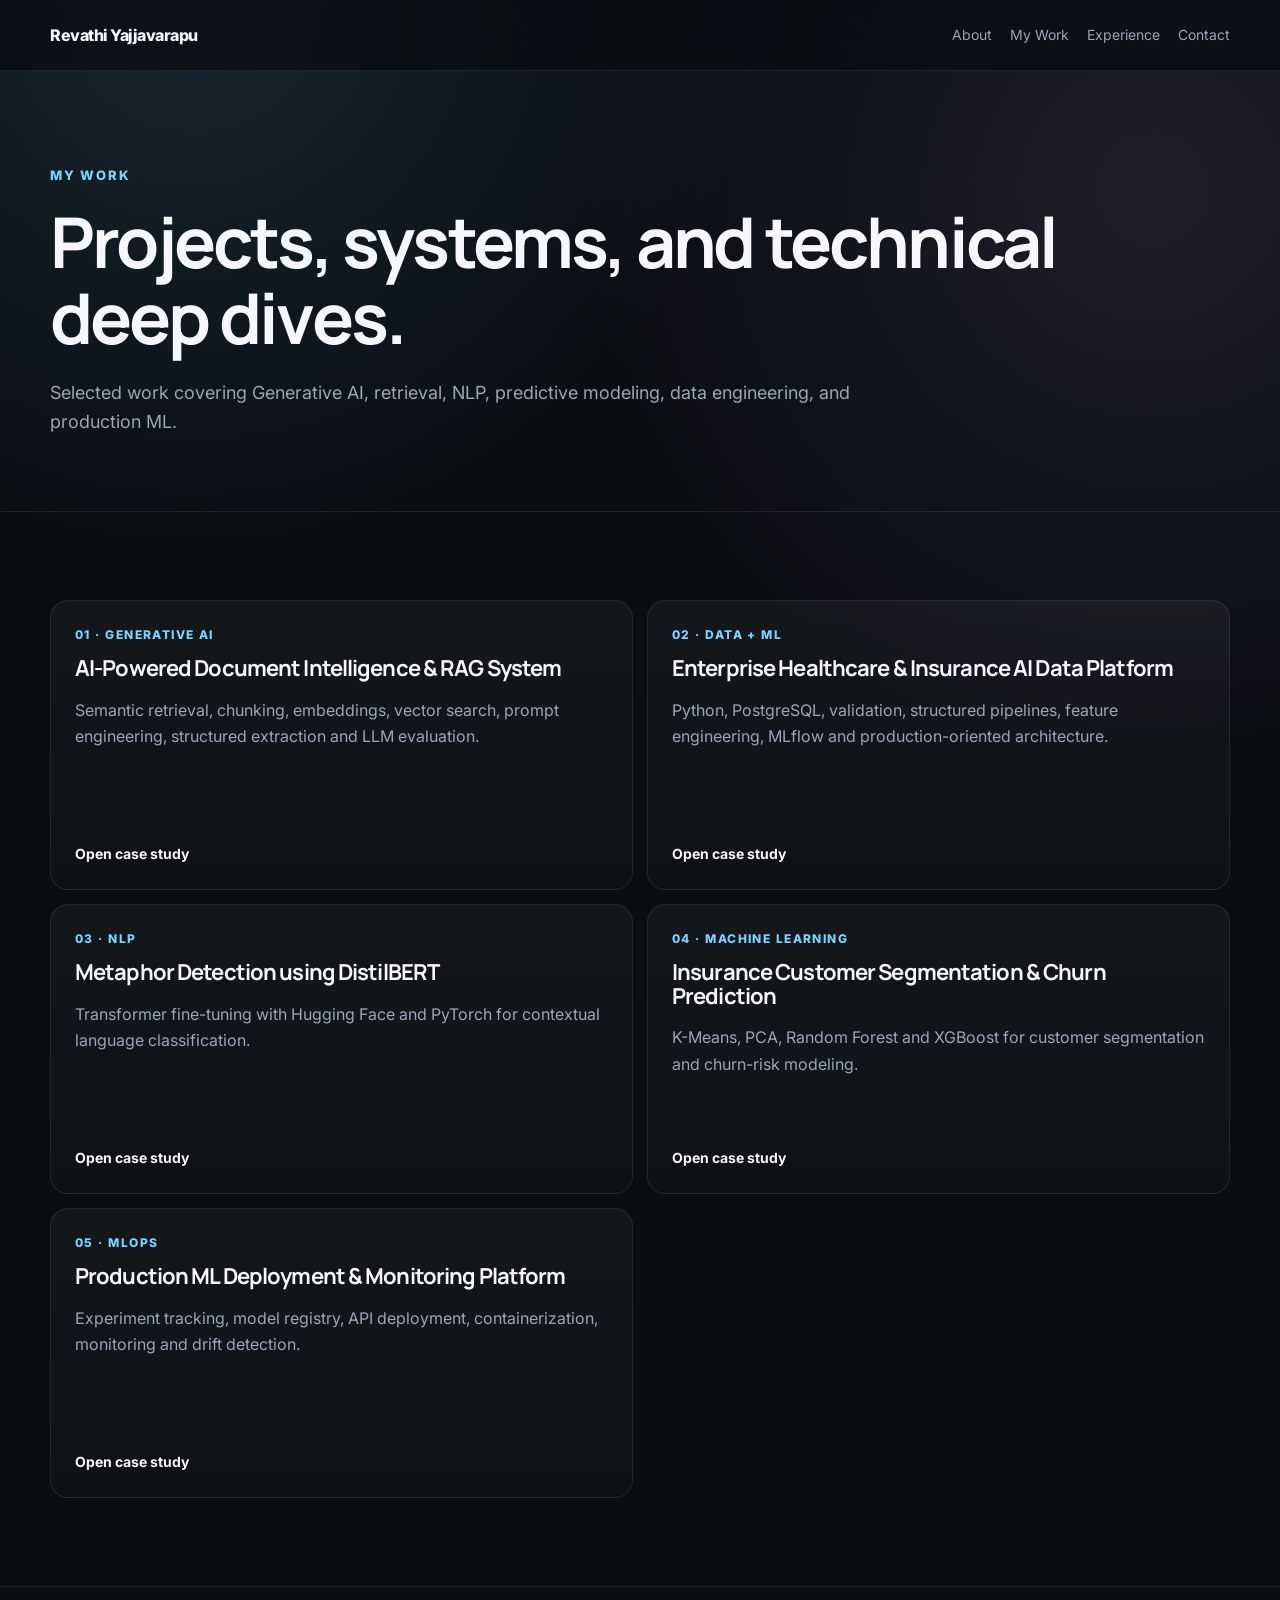
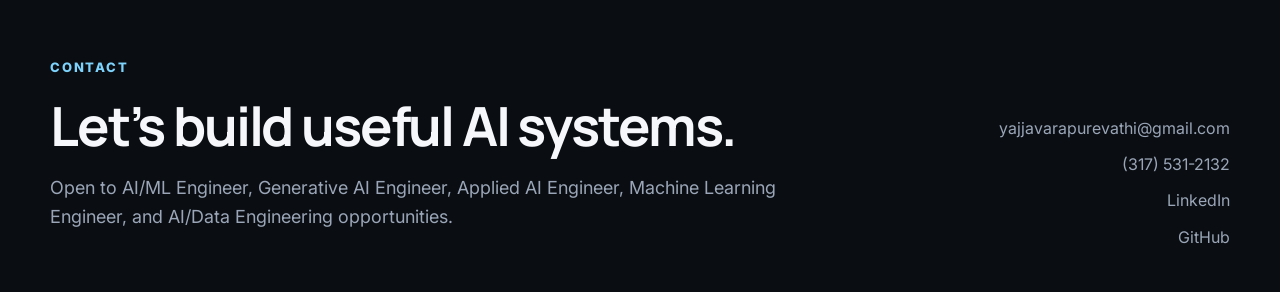
==== mywork.html @ 1f5640b7 "Initial AI ML portfolio" ====
<!DOCTYPE html>
<html lang="en"><head>
<meta charset="UTF-8"><meta name="viewport" content="width=device-width,initial-scale=1">
<meta name="description" content="Revathi Yajjavarapu AI/ML Engineer portfolio">
<title>My Work | Revathi Yajjavarapu</title>
<link rel="preconnect" href="https://fonts.googleapis.com"><link rel="preconnect" href="https://fonts.gstatic.com" crossorigin>
<link href="https://fonts.googleapis.com/css2?family=Inter:wght@400;500;600;700&family=Manrope:wght@600;700;800&display=swap" rel="stylesheet">
<link rel="stylesheet" href="assets/style.css">
</head><body>
<nav><div class="wrap nav">
<a class="brand" href="index.html">Revathi Yajjavarapu</a>
<div class="links">
<a href="about.html">About</a>
<a href="mywork.html">My Work</a>
<a href="experience.html">Experience</a>
<a href="contact.html">Contact</a>
</div></div></nav>

<main><section class="page-hero"><div class="wrap">
<div class="eyebrow">My Work</div><h1>Projects, systems, and technical deep dives.</h1>
<p class="lead">Selected work covering Generative AI, retrieval, NLP, predictive modeling, data engineering, and production ML.</p>
</div></section>
<section><div class="wrap"><div class="grid-2">
<a class="card project-card" href="projects/rag-document-intelligence.html"><div><div class="num">01 · Generative AI</div><h3>AI-Powered Document Intelligence & RAG System</h3><p>Semantic retrieval, chunking, embeddings, vector search, prompt engineering, structured extraction and LLM evaluation.</p></div><div class="go">Open case study</div></a>
<a class="card project-card" href="projects/healthcare-insurance-platform.html"><div><div class="num">02 · Data + ML</div><h3>Enterprise Healthcare & Insurance AI Data Platform</h3><p>Python, PostgreSQL, validation, structured pipelines, feature engineering, MLflow and production-oriented architecture.</p></div><div class="go">Open case study</div></a>
<a class="card project-card" href="projects/metaphor-detection.html"><div><div class="num">03 · NLP</div><h3>Metaphor Detection using DistilBERT</h3><p>Transformer fine-tuning with Hugging Face and PyTorch for contextual language classification.</p></div><div class="go">Open case study</div></a>
<a class="card project-card" href="projects/churn-prediction.html"><div><div class="num">04 · Machine Learning</div><h3>Insurance Customer Segmentation & Churn Prediction</h3><p>K-Means, PCA, Random Forest and XGBoost for customer segmentation and churn-risk modeling.</p></div><div class="go">Open case study</div></a>
<a class="card project-card" href="projects/mlops-platform.html"><div><div class="num">05 · MLOps</div><h3>Production ML Deployment & Monitoring Platform</h3><p>Experiment tracking, model registry, API deployment, containerization, monitoring and drift detection.</p></div><div class="go">Open case study</div></a>
</div></div></section></main>

<footer class="footer"><div class="wrap contact-grid">
<div><div class="eyebrow">Contact</div><h2>Let’s build useful AI systems.</h2>
<p class="lead">Open to AI/ML Engineer, Generative AI Engineer, Applied AI Engineer, Machine Learning Engineer, and AI/Data Engineering opportunities.</p></div>
<div class="contact-links">
<a href="mailto:yajjavarapurevathi@gmail.com">yajjavarapurevathi@gmail.com</a>
<a href="tel:+13175312132">(317) 531-2132</a>
<a target="_blank" href="https://www.linkedin.com/in/revathi-yajjavarapu/">LinkedIn</a>
<a target="_blank" href="https://github.com/yajjavarapurevathi/">GitHub</a>
</div></div></footer>
</body></html>
---- assets/style.css ----
:root{
  --bg:#0a0d12;--panel:#11161f;--panel2:#151c27;--text:#f6f7fb;--muted:#9aa6b7;
  --line:rgba(255,255,255,.08);--accent:#7dd3fc;--accent2:#c4b5fd;--max:1180px;
}
*{box-sizing:border-box} html{scroll-behavior:smooth}
body{margin:0;font-family:Inter,system-ui,-apple-system,BlinkMacSystemFont,"Segoe UI",sans-serif;background:
radial-gradient(circle at 15% 0%,rgba(125,211,252,.12),transparent 26%),
radial-gradient(circle at 90% 10%,rgba(196,181,253,.10),transparent 28%),var(--bg);color:var(--text);line-height:1.65}
a{color:inherit;text-decoration:none}.wrap{width:min(var(--max),calc(100% - 40px));margin:auto}
nav{position:sticky;top:0;z-index:99;background:rgba(10,13,18,.78);backdrop-filter:blur(18px);border-bottom:1px solid var(--line)}
.nav{min-height:70px;display:flex;align-items:center;justify-content:space-between;gap:18px}
.brand{font-weight:800;letter-spacing:-.03em}.links{display:flex;gap:18px;flex-wrap:wrap;color:var(--muted);font-size:14px}
.links a:hover{color:var(--text)}.hero{padding:120px 0 82px}.eyebrow{font-size:13px;font-weight:800;text-transform:uppercase;letter-spacing:.14em;color:var(--accent);margin-bottom:18px}
h1,h2,h3{font-family:Manrope,Inter,sans-serif;line-height:1.08;letter-spacing:-.04em;margin:0}
h1{font-size:clamp(52px,8vw,94px);max-width:1050px}h2{font-size:clamp(34px,5vw,54px);margin-bottom:18px}h3{font-size:22px}
.hero p,.lead{color:var(--muted);max-width:860px;font-size:18px}.hero p{margin:28px 0 30px}.actions{display:flex;flex-wrap:wrap;gap:12px}
.btn{padding:12px 16px;border-radius:10px;border:1px solid var(--line);background:var(--panel);font-weight:700;font-size:14px;transition:.2s ease}
.btn:hover{transform:translateY(-2px);border-color:rgba(255,255,255,.22)}.btn.primary{background:var(--text);color:var(--bg)}
section{padding:88px 0;border-bottom:1px solid var(--line)}
.stats,.grid-3,.grid-2{display:grid;gap:14px}.stats{grid-template-columns:repeat(4,1fr);margin-top:52px}.grid-3{grid-template-columns:repeat(3,1fr)}.grid-2{grid-template-columns:repeat(2,1fr)}
.card{background:linear-gradient(180deg,rgba(255,255,255,.045),rgba(255,255,255,.018));border:1px solid var(--line);border-radius:18px;padding:24px}
.stat strong{display:block;font-family:Manrope,sans-serif;font-size:26px}.stat span,.card p,.muted{color:var(--muted)}
.tags{display:flex;flex-wrap:wrap;gap:8px;margin-top:16px}.tag{font-size:12px;padding:6px 9px;border-radius:999px;border:1px solid var(--line);background:rgba(255,255,255,.04);color:#dce3ed}
.project-card{display:flex;flex-direction:column;justify-content:space-between;min-height:290px}.project-card .num{color:var(--accent);font-size:12px;font-weight:800;letter-spacing:.12em;text-transform:uppercase}
.project-card h3{margin:12px 0}.project-card .go{margin-top:18px;font-weight:700;font-size:14px}.project-card:hover{border-color:rgba(125,211,252,.32)}
.role{padding:26px}.role-top{display:flex;justify-content:space-between;gap:20px;align-items:flex-start}.role small{color:var(--muted)}
.skill-group h3{margin-bottom:10px}.skill-group p{margin:0}
.page-hero{padding:94px 0 56px}.page-hero h1{font-size:clamp(42px,6vw,70px)}.page-hero .lead{margin-top:22px}
.project-layout{display:grid;grid-template-columns:1fr 300px;gap:28px;align-items:start}.toc{position:sticky;top:96px}.toc a{display:block;padding:8px 0;color:var(--muted);font-size:14px}.toc a:hover{color:var(--text)}
.prose h2{font-size:36px;margin-top:8px}.prose h3{font-size:24px;margin:28px 0 10px}.prose p,.prose li{color:var(--muted)}.prose ul{padding-left:22px}
.flow{display:flex;flex-wrap:wrap;gap:8px;align-items:center;margin:18px 0 28px}.flow span{padding:9px 12px;border:1px solid var(--line);background:var(--panel);border-radius:10px;font-size:13px}.arrow{color:var(--muted)}
.footer{padding:70px 0 42px}.contact-grid{display:grid;grid-template-columns:1.3fr .7fr;gap:30px;align-items:end}.contact-links{display:grid;gap:10px;justify-items:end}.contact-links a{color:var(--muted)}
.kicker{font-size:13px;color:var(--accent);font-weight:700;text-transform:uppercase;letter-spacing:.11em}
.note{border-left:3px solid var(--accent);padding:4px 0 4px 16px;color:var(--muted);margin:22px 0}
@media(max-width:900px){.stats,.grid-3{grid-template-columns:1fr 1fr}.grid-2,.project-layout,.contact-grid{grid-template-columns:1fr}.toc{position:static}.contact-links{justify-items:start}.links{display:none}}
@media(max-width:560px){.wrap{width:min(var(--max),calc(100% - 26px))}.hero{padding-top:84px}.stats,.grid-3{grid-template-columns:1fr}section{padding:68px 0}h1{font-size:50px}}
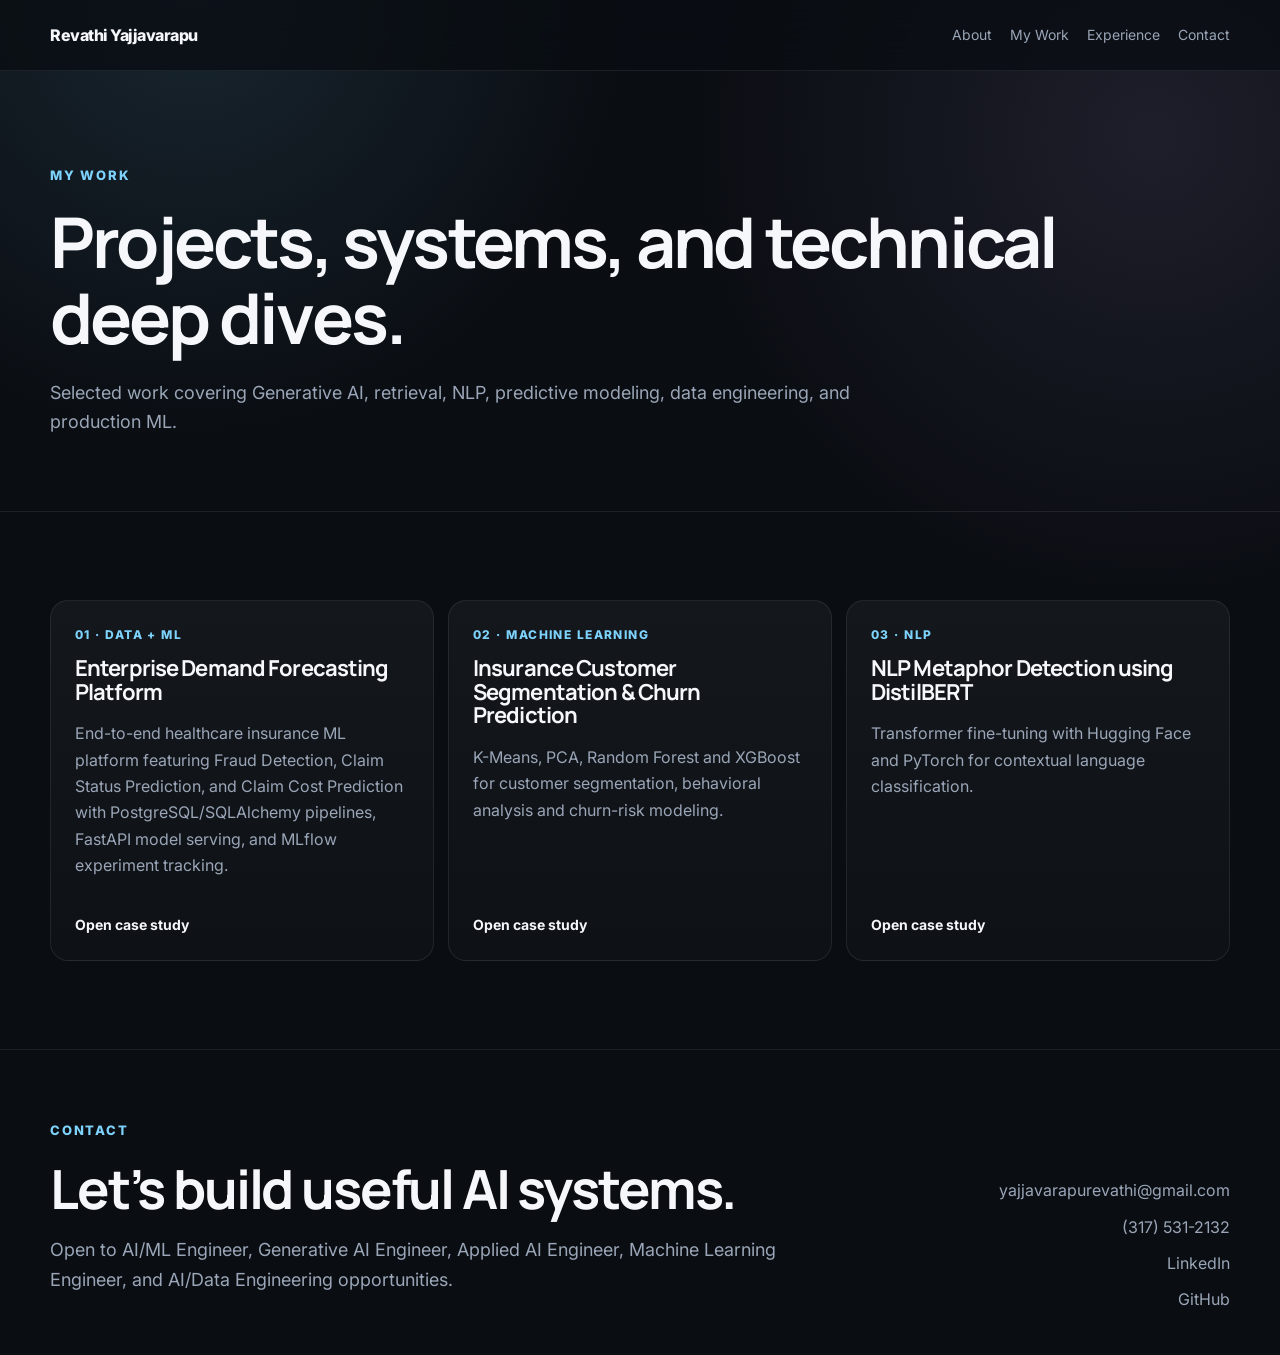
==== commit e95cc662: "portfolio" ====
--- a/mywork.html
+++ b/mywork.html
@@ -20,12 +20,10 @@
 <div class="eyebrow">My Work</div><h1>Projects, systems, and technical deep dives.</h1>
 <p class="lead">Selected work covering Generative AI, retrieval, NLP, predictive modeling, data engineering, and production ML.</p>
 </div></section>
-<section><div class="wrap"><div class="grid-2">
-<a class="card project-card" href="projects/rag-document-intelligence.html"><div><div class="num">01 · Generative AI</div><h3>AI-Powered Document Intelligence & RAG System</h3><p>Semantic retrieval, chunking, embeddings, vector search, prompt engineering, structured extraction and LLM evaluation.</p></div><div class="go">Open case study</div></a>
-<a class="card project-card" href="projects/healthcare-insurance-platform.html"><div><div class="num">02 · Data + ML</div><h3>Enterprise Healthcare & Insurance AI Data Platform</h3><p>Python, PostgreSQL, validation, structured pipelines, feature engineering, MLflow and production-oriented architecture.</p></div><div class="go">Open case study</div></a>
-<a class="card project-card" href="projects/metaphor-detection.html"><div><div class="num">03 · NLP</div><h3>Metaphor Detection using DistilBERT</h3><p>Transformer fine-tuning with Hugging Face and PyTorch for contextual language classification.</p></div><div class="go">Open case study</div></a>
-<a class="card project-card" href="projects/churn-prediction.html"><div><div class="num">04 · Machine Learning</div><h3>Insurance Customer Segmentation & Churn Prediction</h3><p>K-Means, PCA, Random Forest and XGBoost for customer segmentation and churn-risk modeling.</p></div><div class="go">Open case study</div></a>
-<a class="card project-card" href="projects/mlops-platform.html"><div><div class="num">05 · MLOps</div><h3>Production ML Deployment & Monitoring Platform</h3><p>Experiment tracking, model registry, API deployment, containerization, monitoring and drift detection.</p></div><div class="go">Open case study</div></a>
+<section><div class="wrap"><div class="grid-3">
+<a class="card project-card" href="projects/healthcare-insurance-platform.html"><div><div class="num">01 · Data + ML</div><h3>Enterprise Demand Forecasting Platform</h3><p>End-to-end healthcare insurance ML platform featuring Fraud Detection, Claim Status Prediction, and Claim Cost Prediction with PostgreSQL/SQLAlchemy pipelines, FastAPI model serving, and MLflow experiment tracking.</p></div><div class="go">Open case study</div></a>
+<a class="card project-card" href="projects/churn-prediction.html"><div><div class="num">02 · Machine Learning</div><h3>Insurance Customer Segmentation & Churn Prediction</h3><p>K-Means, PCA, Random Forest and XGBoost for customer segmentation, behavioral analysis and churn-risk modeling.</p></div><div class="go">Open case study</div></a>
+<a class="card project-card" href="projects/metaphor-detection.html"><div><div class="num">03 · NLP</div><h3>NLP Metaphor Detection using DistilBERT</h3><p>Transformer fine-tuning with Hugging Face and PyTorch for contextual language classification.</p></div><div class="go">Open case study</div></a>
 </div></div></section></main>
 
 <footer class="footer"><div class="wrap contact-grid">
